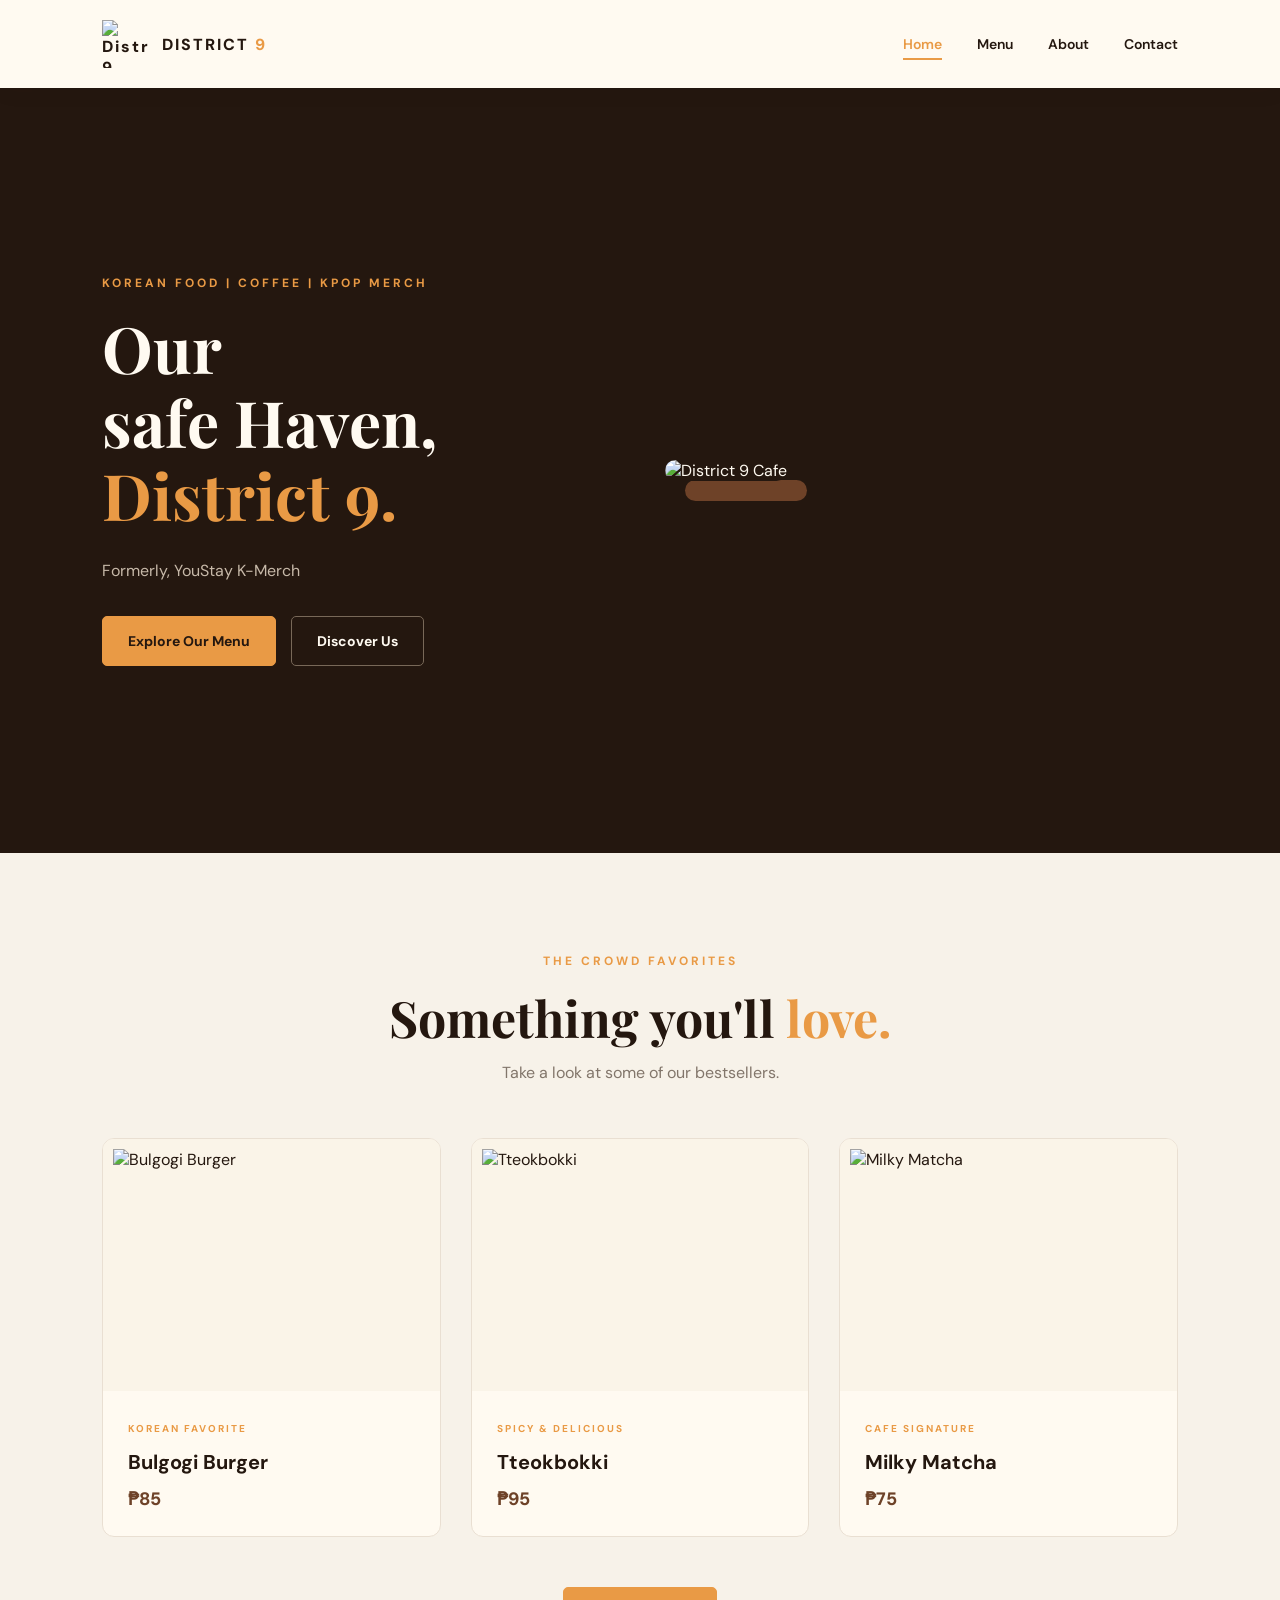
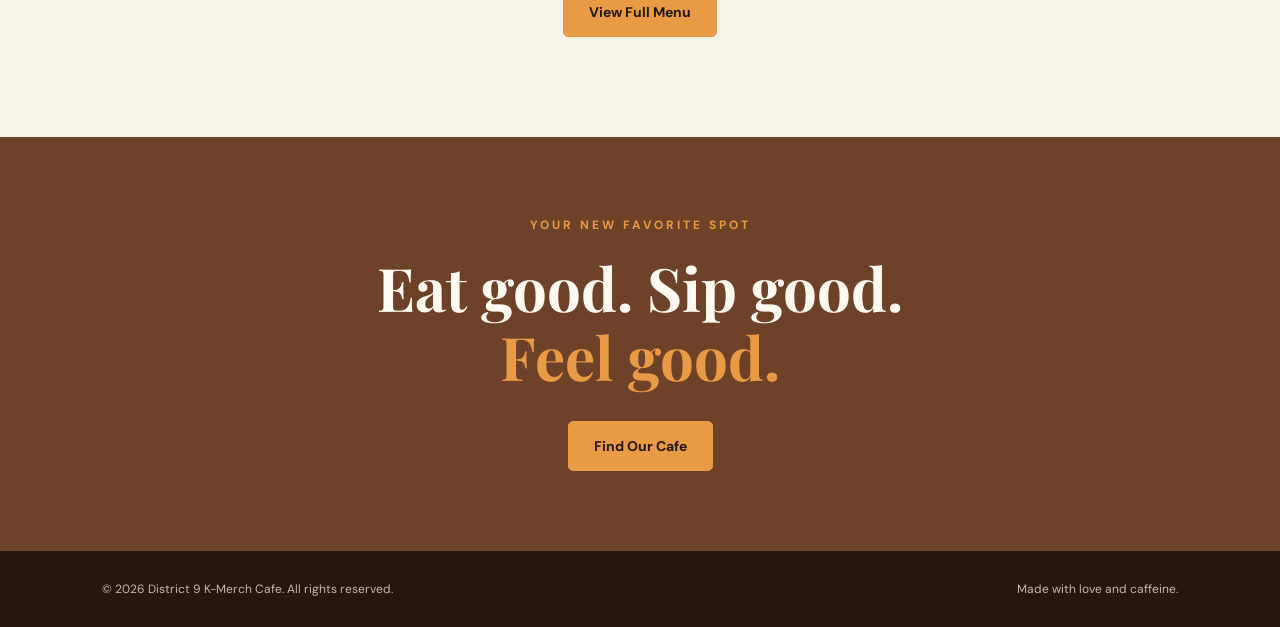
==== index.html @ ecf8b525 "Add files via upload" ====
<!DOCTYPE html>
<html lang="en">
<head>
    <meta charset="UTF-8">
    <meta name="viewport" content="width=device-width, initial-scale=1.0">
    <title>District 9 K-Merch Cafe</title>
    <link rel="stylesheet" href="styles.css">
</head>
<body>
<header>
    <a href="index.html" class="logo">
        <img src="c:\Users\Admin\Downloads\logo.jpg" alt="District 9 Logo">
        <span>DISTRICT <span class="highlight">9</span></span>
    </a>
    <nav>
        <a href="index.html" class="active">Home</a>
        <a href="menu.html">Menu</a>
        <a href="about.html">About</a>
        <a href="contact.html">Contact</a>
    </nav>
</header>
<section class="hero">
    <div class="hero-content">
        <p class="tag">KOREAN FOOD | COFFEE | KPOP MERCH</p>
        <h1>Our<br>safe Haven, <span class="highlight">District 9.</span></h1>
        <p>Formerly, YouStay K-Merch</p>
        <div class="hero-buttons">
            <a href="menu.html" class="btn">Explore Our Menu</a>
            <a href="about.html" class="btn-outline">Discover Us</a>
        </div>
    </div>
    <div class="hero-image">
        <img src="c:\Users\Admin\Downloads\logo.jpg" alt="District 9 Cafe">
    </div>
</section>
<section class="section">
    <div class="section-heading">
        <p class="tag">THE CROWD FAVORITES</p>
        <h2>Something you'll <span class="highlight">love.</span></h2>
        <p>Take a look at some of our bestsellers.</p>
    </div>
    <div class="product-grid">
        <div class="product-card reveal">
            <img src="c:\Users\Admin\Downloads\bulgogi burger.jpg" alt="Bulgogi Burger">
            <div class="product-info">
                <span class="category">KOREAN FAVORITE</span>
                <h3>Bulgogi Burger</h3>
                <p>₱85</p>
            </div>
        </div>
        <div class="product-card reveal">
            <img src="c:\Users\Admin\Downloads\tteokbokki.jpg" alt="Tteokbokki">
            <div class="product-info">
                <span class="category">SPICY & DELICIOUS</span>
                <h3>Tteokbokki</h3>
            <p>₱95</p>
            </div>
        </div>
        <div class="product-card reveal">
            <img src="c:\Users\Admin\Downloads\milky matcha.jpg" alt="Milky Matcha">
            <div class="product-info">
                <span class="category">CAFE SIGNATURE</span>
                <h3>Milky Matcha</h3>
                <p>₱75</p>
            </div>
        </div>
    </div>
    <div class="center">
        <a href="menu.html" class="btn">View Full Menu</a>
    </div>
</section>
<section class="promo">
    <div>
        <p class="tag">YOUR NEW FAVORITE SPOT</p>
        <h2>Eat good. Sip good.<br><span class="highlight">Feel good.</span></h2>
        <a href="contact.html" class="btn">Find Our Cafe</a>
    </div>
</section>
<footer>
    <p>© 2026 District 9 K-Merch Cafe. All rights reserved.</p>
    <p>Made with love and caffeine.</p>
</footer>
<script src="script.js"></script>
</body>
</html>
---- styles.css ----
@import url('https://fonts.googleapis.com/css2?family=DM+Sans:wght@400;500;600;700&family=Playfair+Display:wght@600;700;800&display=swap');

:root {
    --bg: #f7f2e9;
    --dark: #24170f;
    --brown: #6e4228;
    --orange: #e99a45;
    --cream: #fffaf1;
    --gray: #82766b;
}

* {
    margin: 0;
    padding: 0;
    box-sizing: border-box;
    scroll-behavior: smooth;
}

body {
    background: var(--bg);
    color: var(--dark);
    font-family: 'DM Sans', sans-serif;
    overflow-x: hidden;
    opacity: 0;
    animation: pageEnter 0.7s ease forwards;
}

@keyframes pageEnter {
    to {
        opacity: 1;
    }
}

body.fade-out {
    opacity: 0;
    transition: opacity 0.35s ease;
}

.loader {
    position: fixed;
    inset: 0;
    background: var(--dark);
    z-index: 9999;
    display: flex;
    justify-content: center;
    align-items: center;
    animation: loaderOut 0.7s ease 0.4s forwards;
}

.loader-logo {
    color: var(--orange);
    font-family: 'Playfair Display', serif;
    font-size: 70px;
    font-weight: 800;
    animation: pulse 0.8s infinite alternate;
}

@keyframes pulse {
    to {
        transform: scale(1.1);
        opacity: 0.6;
    }
}

@keyframes loaderOut {
    to {
        opacity: 0;
        visibility: hidden;
    }
}

/* HEADER */

header {
    width: 100%;
    padding: 20px 8%;
    display: flex;
    justify-content: space-between;
    align-items: center;
    background: var(--cream);
    position: sticky;
    top: 0;
    z-index: 1000;
    box-shadow: 0 4px 20px rgba(36, 23, 15, 0.05);
}

.logo {
    display: flex;
    align-items: center;
    gap: 12px;
    color: var(--dark);
    text-decoration: none;
    font-weight: 800;
    letter-spacing: 2px;
}

.logo img {
    width: 48px;
    height: 48px;
    object-fit: contain;
}

.highlight {
    color: var(--orange);
}

nav {
    display: flex;
    align-items: center;
    gap: 35px;
}

nav a {
    text-decoration: none;
    color: var(--dark);
    font-weight: 600;
    font-size: 14px;
    position: relative;
    transition: 0.3s;
}

nav a::after {
    content: "";
    position: absolute;
    bottom: -7px;
    left: 0;
    width: 0;
    height: 2px;
    background: var(--orange);
    transition: 0.3s;
}

nav a:hover,
nav a.active {
    color: var(--orange);
}

nav a:hover::after,
nav a.active::after {
    width: 100%;
}

/* HERO */

.hero {
    min-height: 85vh;
    padding: 70px 8%;
    display: grid;
    grid-template-columns: 1fr 1fr;
    align-items: center;
    gap: 50px;
    background: var(--dark);
    color: var(--cream);
    overflow: hidden;
}

.hero-content {
    animation: slideRight 0.9s ease;
}

.tag {
    color: var(--orange);
    letter-spacing: 3px;
    font-size: 12px;
    font-weight: 700;
    margin-bottom: 20px;
}

h1, h2 {
    font-family: 'Playfair Display', serif;
    line-height: 1.15;
}

.hero h1 {
    font-size: clamp(42px, 5vw, 75px);
    margin-bottom: 25px;
}

.hero-content > p:not(.tag) {
    color: #c7b9a9;
    line-height: 1.8;
    margin-bottom: 30px;
}

.hero-buttons {
    display: flex;
    flex-wrap: wrap;
    gap: 15px;
}

.btn,
.btn-outline {
    display: inline-block;
    text-decoration: none;
    padding: 15px 25px;
    font-weight: 700;
    font-size: 14px;
    border-radius: 5px;
    transition: 0.3s;
}

.btn {
    color: var(--dark);
    background: var(--orange);
    border: 1px solid var(--orange);
}

.btn:hover {
    background: #ffc477;
    transform: translateY(-4px);
    box-shadow: 0 10px 25px rgba(233, 154, 69, 0.2);
}

.btn-outline {
    color: var(--cream);
    border: 1px solid #786858;
}

.btn-outline:hover {
    border-color: var(--orange);
    color: var(--orange);
    transform: translateY(-4px);
}

.hero-image {
    position: relative;
    animation: slideLeft 1s ease;
}

.hero-image > img {
    width: 100%;
    height: 450px;
    object-fit: cover;
    border-radius: 15px;
    box-shadow: 20px 20px 0 var(--brown);
}

.floating-card {
    position: absolute;
    bottom: -25px;
    left: -25px;
    background: var(--cream);
    color: var(--dark);
    display: flex;
    align-items: center;
    gap: 15px;
    padding: 20px;
    border-radius: 10px;
    box-shadow: 0 10px 30px rgba(0, 0, 0, 0.15);
}

.floating-card > span {
    font-size: 35px;
}

.floating-card p {
    color: var(--gray);
    font-size: 12px;
    margin-top: 5px;
}

/* SECTIONS */

.section {
    padding: 100px 8%;
}

.section-heading {
    text-align: center;
    margin-bottom: 55px;
}

.section-heading h2 {
    font-size: clamp(30px, 4vw, 50px);
    margin-bottom: 15px;
}

.section-heading > p:last-child {
    color: var(--gray);
}

/* PRODUCT CARDS */

.product-grid {
    display: grid;
    grid-template-columns: repeat(3, 1fr);
    gap: 30px;
}

.product-card {
    background: var(--cream);
    border-radius: 12px;
    overflow: hidden;
    border: 1px solid #e9dfd2;
    transition: 0.35s;
}

.product-card:hover {
    transform: translateY(-10px);
    box-shadow: 0 20px 35px rgba(36, 23, 15, 0.12);
}

.product-card img {
    width: 100%;
    aspect-ratio: 4 / 3;
    height: auto;
    object-fit: contain;
    object-position: center;
    display: block;
    background-color: #faf4e8;
    padding: 10px;
    box-sizing: border-box;
    border-radius: 0;
}

.product-card:hover img {
    transform: scale(1.04);
}

.product-info {
    padding: 25px;
}

.category {
    color: var(--orange);
    font-size: 10px;
    font-weight: 700;
    letter-spacing: 2px;
}

.product-info h3 {
    margin: 12px 0;
    font-size: 20px;
}

.product-info p {
    color: var(--brown);
    font-weight: 800;
    font-size: 18px;
}

.center {
    text-align: center;
    margin-top: 50px;
}

/* PROMO */

.promo {
    padding: 80px 8%;
    background: var(--brown);
    color: var(--cream);
    text-align: center;
}

.promo h2 {
    font-size: clamp(35px, 5vw, 60px);
    margin-bottom: 30px;
}

/* PAGE BANNER */

.page-banner {
    padding: 100px 8%;
    text-align: center;
    background: var(--dark);
    color: var(--cream);
}

.page-banner h1 {
    font-size: clamp(40px, 6vw, 70px);
    margin-bottom: 20px;
}

.page-banner > p:last-child {
    color: #c7b9a9;
    line-height: 1.8;
}

/* ABOUT */

.about-section {
    padding: 100px 8%;
    display: grid;
    grid-template-columns: 1fr 1fr;
    align-items: center;
    gap: 70px;
}

.about-image img {
    width: 100%;
    height: 450px;
    object-fit: cover;
    border-radius: 12px;
}

.about-content h2 {
    font-size: 45px;
    margin-bottom: 25px;
}

.about-content > p:not(.tag) {
    color: var(--gray);
    line-height: 1.9;
    margin-bottom: 20px;
}

.values {
    padding: 0 8% 100px;
    display: grid;
    grid-template-columns: repeat(3, 1fr);
    gap: 25px;
}

.value-card {
    background: var(--cream);
    padding: 35px;
    border-radius: 10px;
    border: 1px solid #e9dfd2;
    transition: 0.3s;
}

.value-card:hover {
    transform: translateY(-8px);
    border-color: var(--orange);
}

.value-card > span {
    font-size: 30px;
}

.value-card h3 {
    margin: 20px 0 12px;
}

.value-card p {
    color: var(--gray);
    line-height: 1.8;
}

/* CONTACT */

.contact-section {
    padding: 80px 8%;
}

.contact-info {
    display: grid;
    grid-template-columns: repeat(3, 1fr);
    gap: 25px;
    margin-bottom: 70px;
}

.contact-card {
    background: var(--cream);
    border: 1px solid #e9dfd2;
    padding: 30px;
    border-radius: 10px;
    transition: 0.3s;
}

.contact-card:hover {
    transform: translateY(-5px);
    box-shadow: 0 10px 25px rgba(36, 23, 15, 0.08);
}

.contact-icon {
    font-size: 30px;
}

.contact-card h3 {
    margin: 18px 0 12px;
}

.contact-card p {
    color: var(--gray);
    line-height: 1.8;
    font-size: 14px;
}

.map-container {
    background: var(--cream);
    padding: 30px;
    border-radius: 12px;
    border: 1px solid #e9dfd2;
}

.map-heading {
    margin-bottom: 25px;
}

.map-heading h2 {
    font-size: 35px;
    margin-bottom: 10px;
}

.map-heading p {
    color: var(--gray);
}

.map-container iframe {
    border-radius: 10px;
    margin-bottom: 25px;
}

/* FOOTER */

footer {
    background: var(--dark);
    color: #c7b9a9;
    padding: 30px 8%;
    display: flex;
    justify-content: space-between;
    gap: 20px;
    flex-wrap: wrap;
    font-size: 12px;
}

/* SCROLL ANIMATION */

.reveal {
    opacity: 0;
    transform: translateY(35px);
    transition: 0.8s ease;
}

.reveal.show {
    opacity: 1;
    transform: translateY(0);
}

@keyframes slideRight {
    from {
        opacity: 0;
        transform: translateX(-40px);
    }
    to {
        opacity: 1;
        transform: translateX(0);
    }
}

@keyframes slideLeft {
    from {
        opacity: 0;
        transform: translateX(40px);
    }
    to {
        opacity: 1;
        transform: translateX(0);
    }
}

/* RESPONSIVE */

@media (max-width: 900px) {
    .hero {
        grid-template-columns: 1fr;
        padding-top: 70px;
    }

    .hero-image {
        margin: 20px;
    }

    .about-section {
        grid-template-columns: 1fr;
    }

    .product-grid {
        grid-template-columns: repeat(2, 1fr);
    }

    .values {
        grid-template-columns: 1fr;
    }

    .contact-info {
        grid-template-columns: 1fr;
    }
}

@media (max-width: 600px) {
    header {
        flex-direction: column;
        gap: 20px;
        padding: 15px;
    }

    nav {
        gap: 20px;
        flex-wrap: wrap;
        justify-content: center;
    }

    nav a {
        font-size: 12px;
    }

    .hero {
        padding: 50px 6%;
    }

    .hero-image > img {
        height: 280px;
    }

    .floating-card {
        left: -10px;
        bottom: -20px;
        padding: 12px;
    }

    .section,
    .about-section,
    .contact-section {
        padding: 60px 6%;
    }

    .product-grid {
        grid-template-columns: 1fr;
    }

   .product-card img {
    width: 100%;
    height: 250px;
    object-fit: contain;
    object-position: center;
    display: block;
    background-color: #faf4e8;
    padding: 15px;
    box-sizing: border-box;
    border-radius: 0;
    transition: 0.35s;
}

    .page-banner {
        padding: 70px 6%;
    }

    .about-image img {
        height: 300px;
    }

    .about-content h2 {
        font-size: 35px;
    }

    .map-container {
        padding: 15px;
    }

    .map-container iframe {
        height: 300px;
    }

    footer {
        text-align: center;
        flex-direction: column;
    }
}

.contact-form-section {
    padding: 100px 8%;
    background: var(--bg);
}

.contact-form {
    max-width: 700px;
    margin: 50px auto 0;
    padding: 40px;
    background: var(--cream);
    border: 1px solid #e9dfd2;
    border-radius: 12px;
}

.form-group {
    display: flex;
    flex-direction: column;
    margin-bottom: 25px;
}

.form-group label {
    margin-bottom: 10px;
    color: var(--dark);
    font-weight: 700;
    font-size: 14px;
}

.form-group input,
.form-group textarea {
    width: 100%;
    padding: 15px;
    border: 1px solid #d8c8b6;
    border-radius: 6px;
    background: #fffaf1;
    font-family: inherit;
    font-size: 14px;
    box-sizing: border-box;
    outline: none;
}

.form-group input:focus,
.form-group textarea:focus {
    border-color: var(--brown);
}

.form-group textarea {
    resize: vertical;
}

.submit-btn {
    width: 100%;
    padding: 16px;
    background: var(--brown);
    color: white;
    border: none;
    border-radius: 6px;
    font-size: 14px;
    font-weight: 700;
    cursor: pointer;
    transition: 0.3s;
}

.submit-btn:hover {
    background: var(--orange);
    transform: translateY(-3px);
}

#formMessage {
    text-align: center;
    margin-top: 20px;
    color: var(--brown);
    font-weight: 700;
}

@media (max-width: 600px) {
    .contact-form {
        padding: 25px;
    }

    .contact-form-section {
        padding: 60px 5%;
    }
}
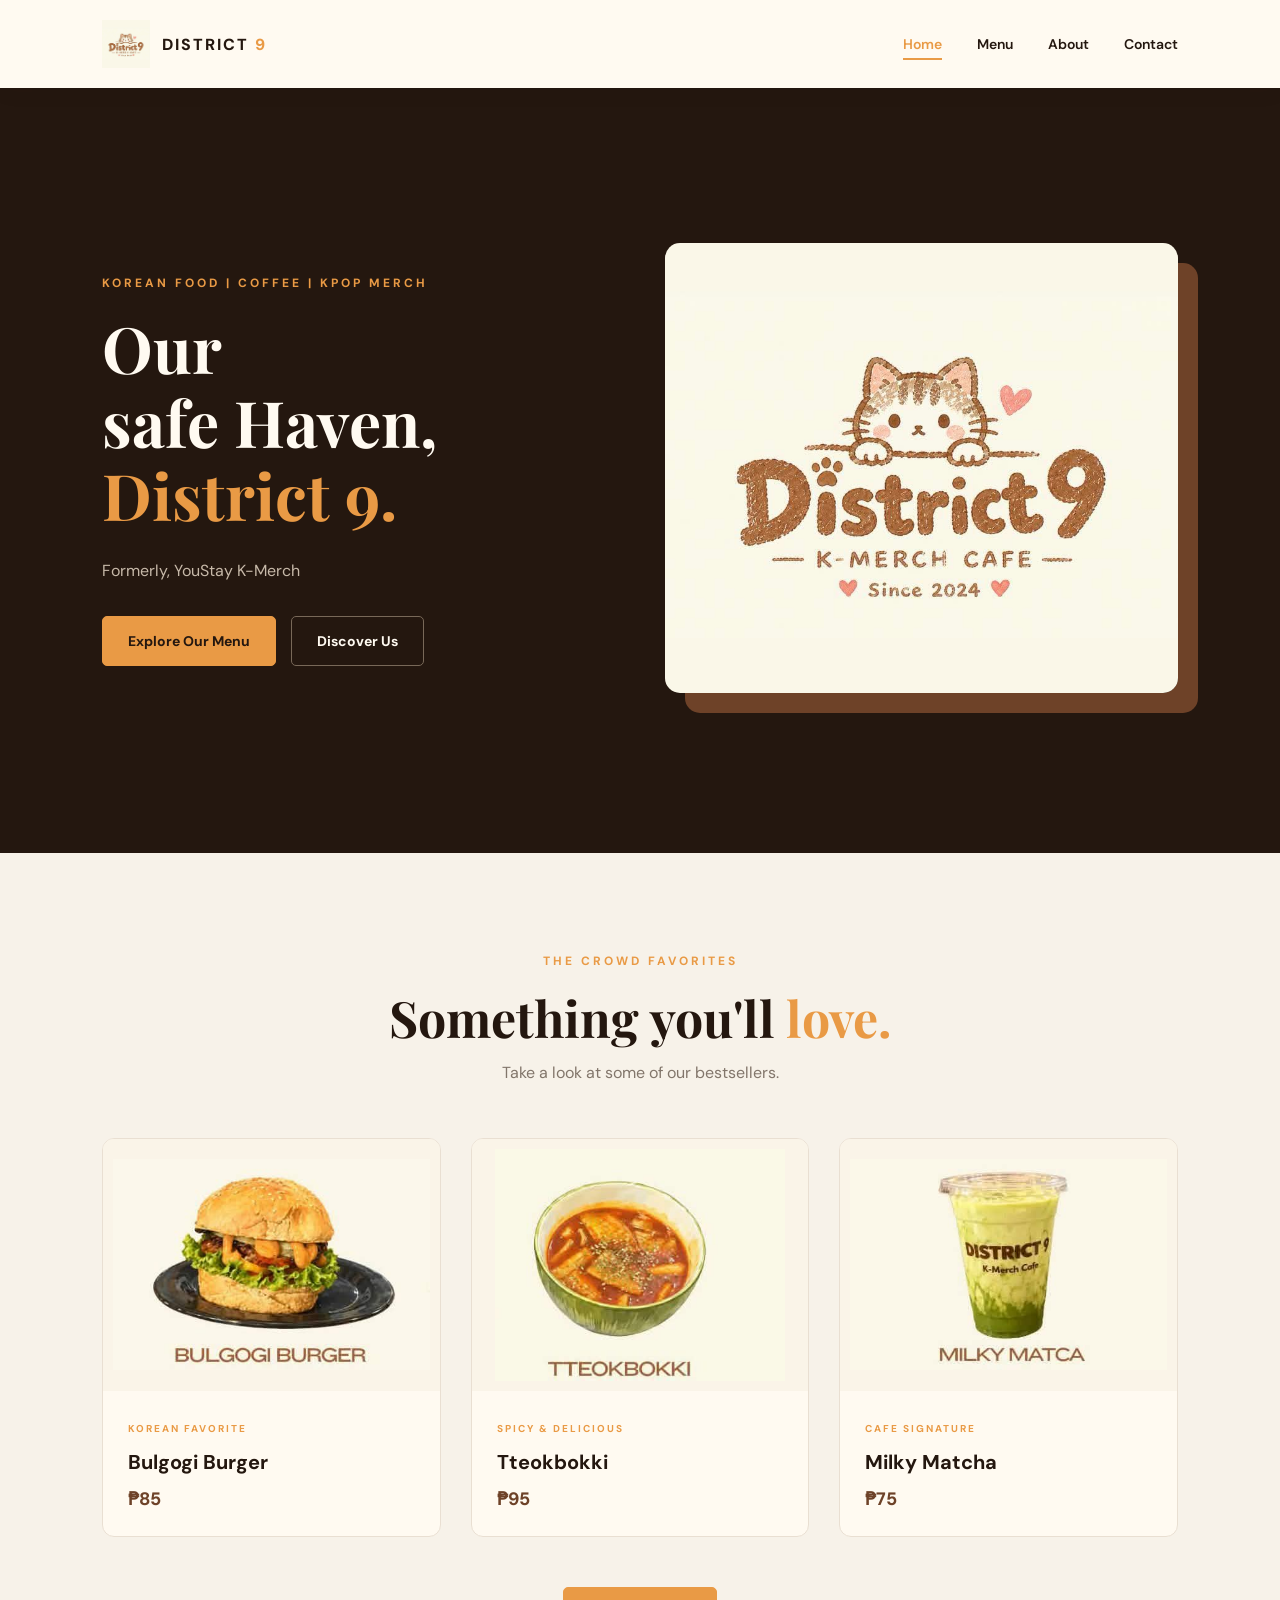
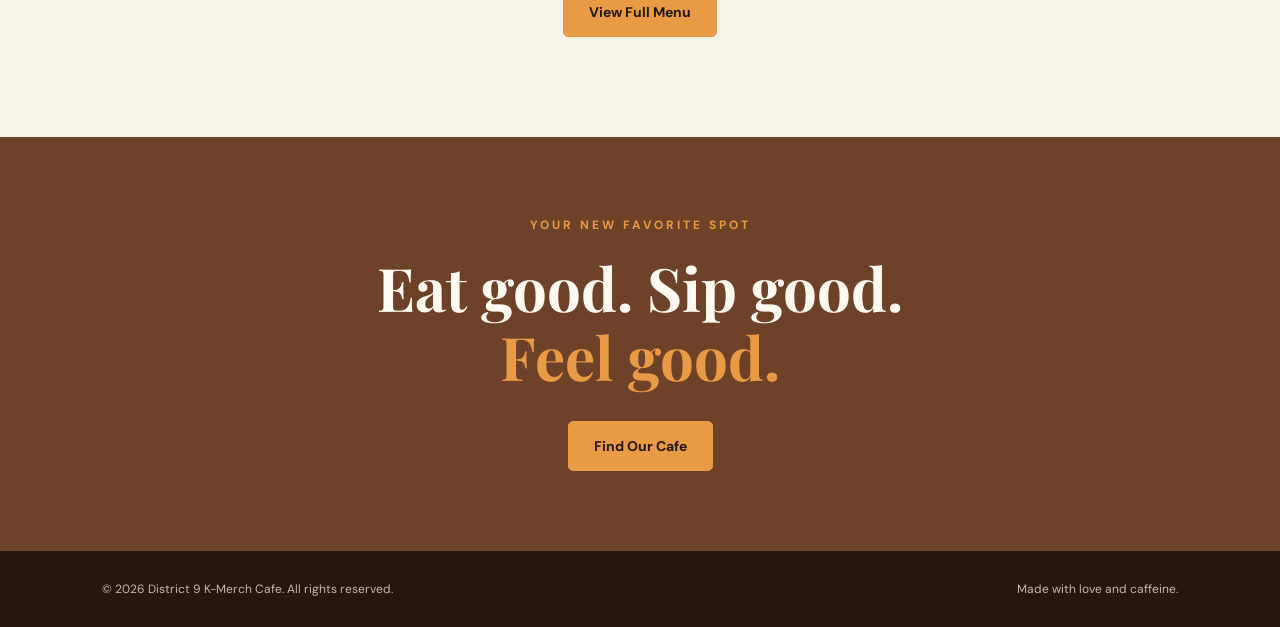
==== commit e0285a43: "Add files via upload" ====
--- a/index.html
+++ b/index.html
@@ -9,7 +9,7 @@
 <body>
 <header>
     <a href="index.html" class="logo">
-        <img src="c:\Users\Admin\Downloads\logo.jpg" alt="District 9 Logo">
+        <img src=" logo.jpg" alt="District 9 Logo">
         <span>DISTRICT <span class="highlight">9</span></span>
     </a>
     <nav>
@@ -30,7 +30,7 @@
         </div>
     </div>
     <div class="hero-image">
-        <img src="c:\Users\Admin\Downloads\logo.jpg" alt="District 9 Cafe">
+        <img src=" logo.jpg" alt="District 9 Cafe">
     </div>
 </section>
 <section class="section">
@@ -41,7 +41,7 @@
     </div>
     <div class="product-grid">
         <div class="product-card reveal">
-            <img src="c:\Users\Admin\Downloads\bulgogi burger.jpg" alt="Bulgogi Burger">
+            <img src=" bulgogi burger.jpg" alt="Bulgogi Burger">
             <div class="product-info">
                 <span class="category">KOREAN FAVORITE</span>
                 <h3>Bulgogi Burger</h3>
@@ -49,7 +49,7 @@
             </div>
         </div>
         <div class="product-card reveal">
-            <img src="c:\Users\Admin\Downloads\tteokbokki.jpg" alt="Tteokbokki">
+            <img src=" tteokbokki.jpg" alt="Tteokbokki">
             <div class="product-info">
                 <span class="category">SPICY & DELICIOUS</span>
                 <h3>Tteokbokki</h3>
@@ -57,7 +57,7 @@
             </div>
         </div>
         <div class="product-card reveal">
-            <img src="c:\Users\Admin\Downloads\milky matcha.jpg" alt="Milky Matcha">
+            <img src=" milky matcha.jpg" alt="Milky Matcha">
             <div class="product-info">
                 <span class="category">CAFE SIGNATURE</span>
                 <h3>Milky Matcha</h3>
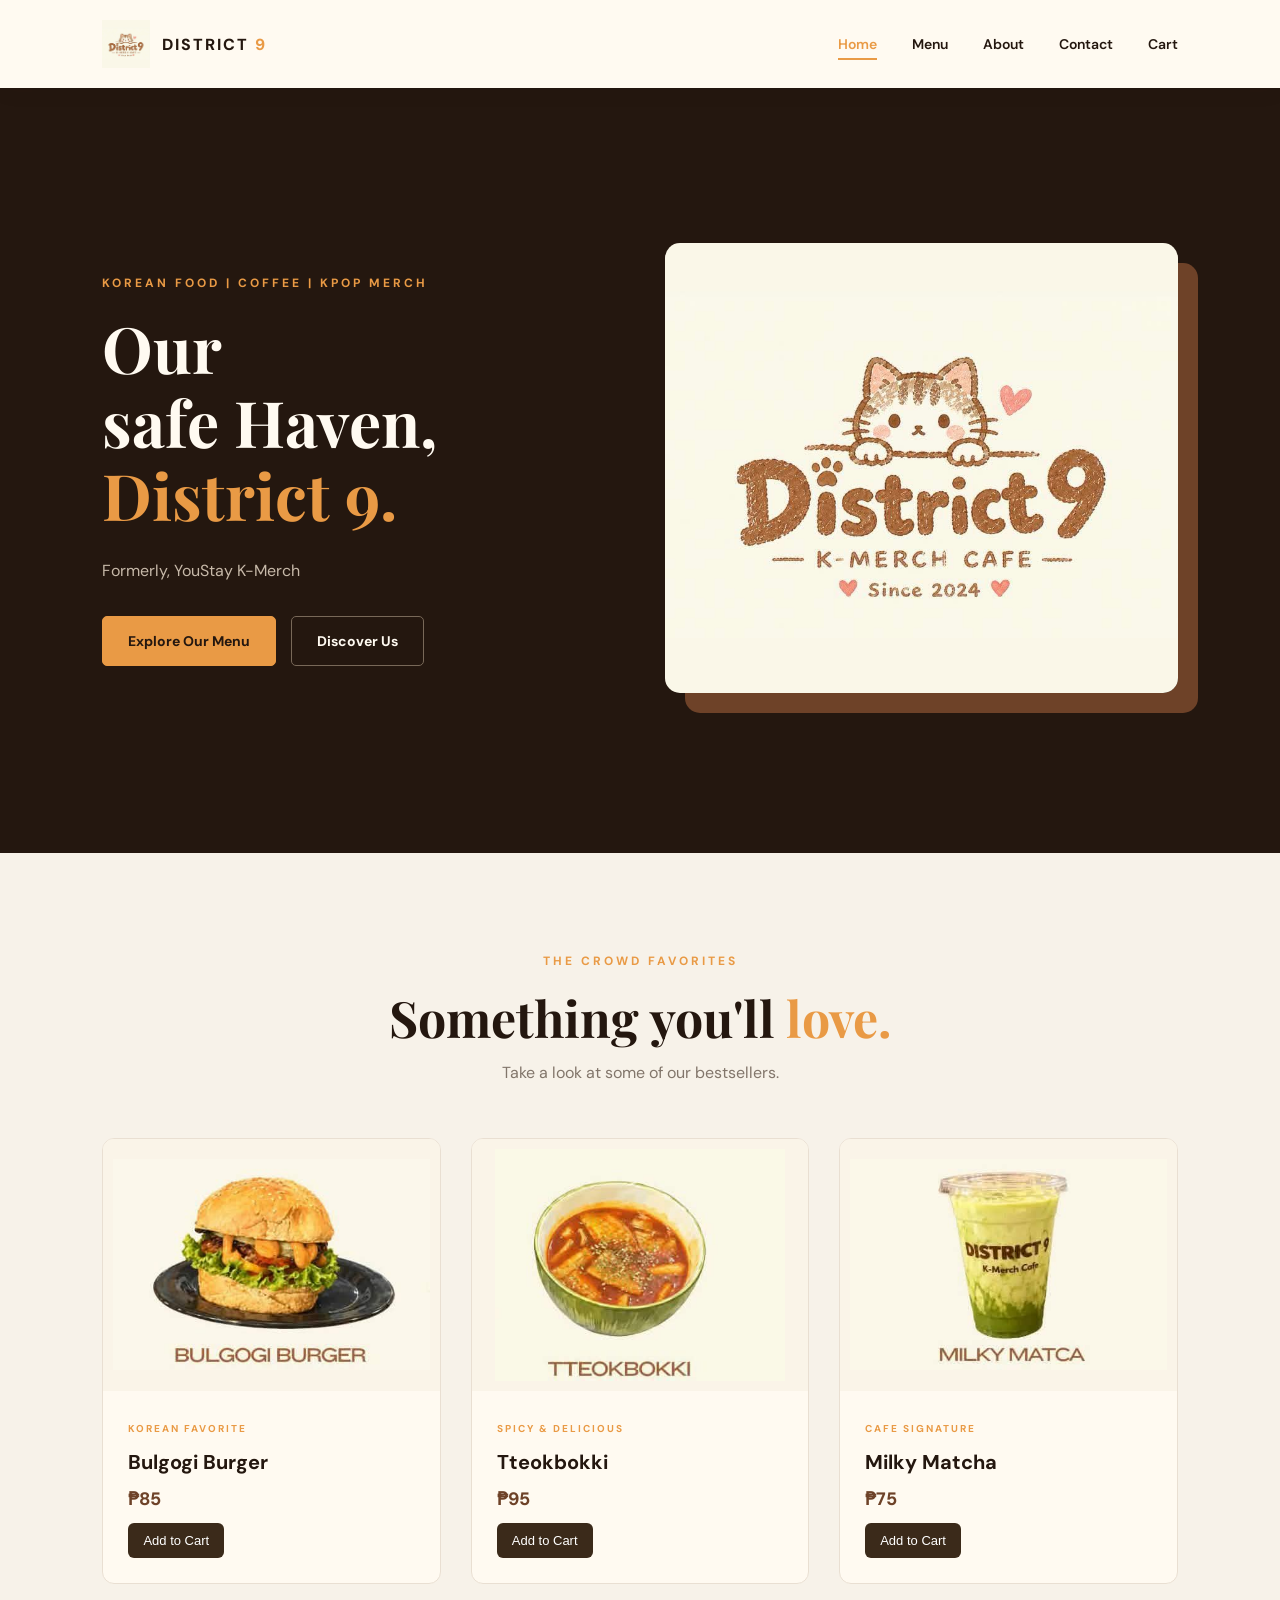
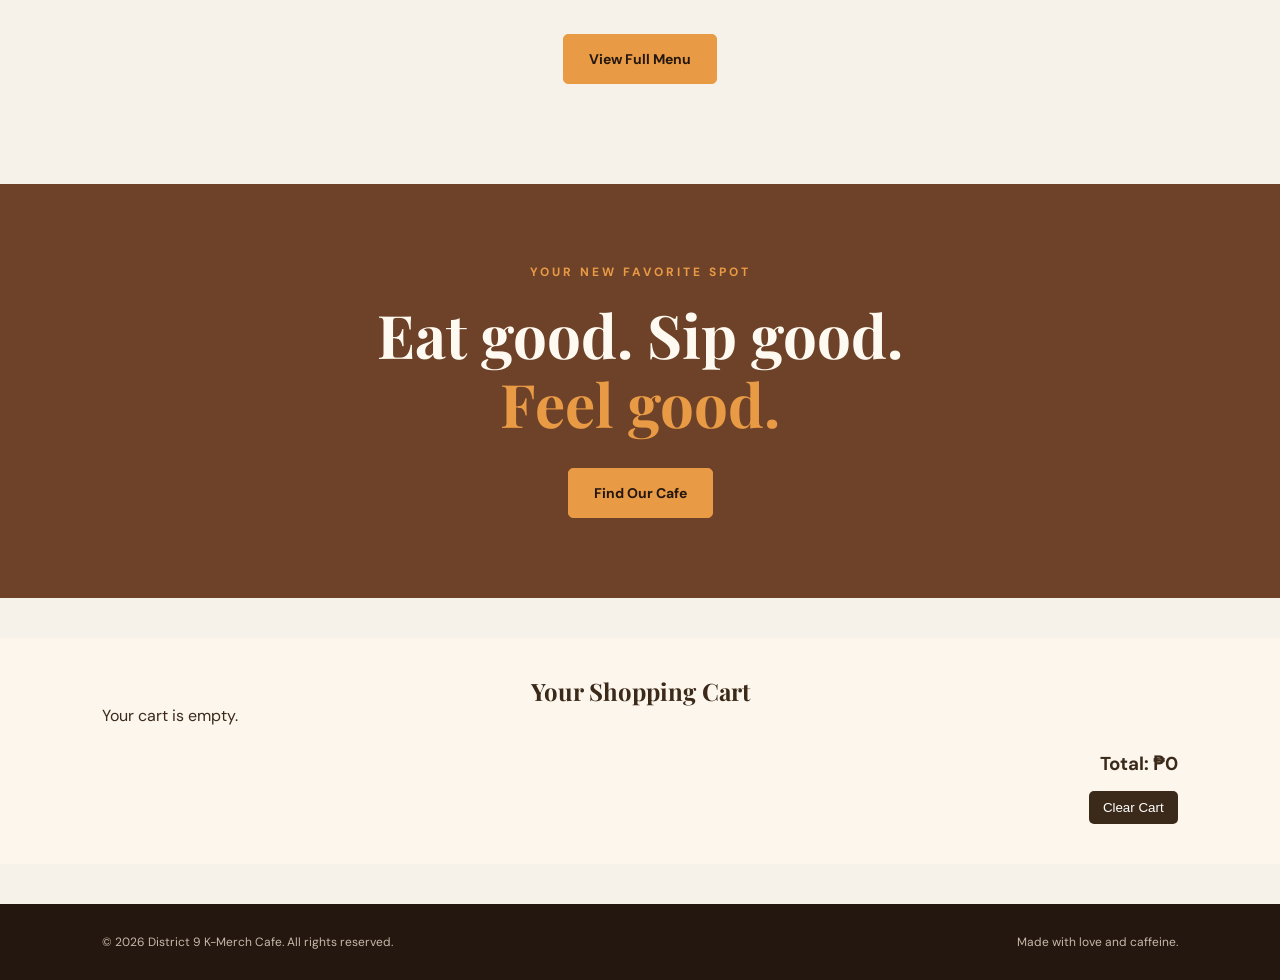
==== commit 0fb6e240: "Add files via upload" ====
--- a/index.html
+++ b/index.html
@@ -17,6 +17,7 @@
         <a href="menu.html">Menu</a>
         <a href="about.html">About</a>
         <a href="contact.html">Contact</a>
+        <a href="#cart">Cart</a>
     </nav>
 </header>
 <section class="hero">
@@ -76,10 +77,21 @@
         <a href="contact.html" class="btn">Find Our Cafe</a>
     </div>
 </section>
+<section class="cart-section" id="cart">
+    <h2>Your Shopping Cart</h2>
+    <div id="cart-items">
+        <p>Your cart is empty.</p>
+    </div>
+    <div class="cart-total">
+        <h3>Total: ₱<span id="cart-total">0</span></h3>
+        <button id="clear-cart">Clear Cart</button>
+    </div>
+</section>
 <footer>
     <p>© 2026 District 9 K-Merch Cafe. All rights reserved.</p>
     <p>Made with love and caffeine.</p>
 </footer>
 <script src="script.js"></script>
+<script src="cart.js"></script>
 </body>
 </html>
--- a/styles.css
+++ b/styles.css
@@ -742,4 +742,123 @@
     .contact-form-section {
         padding: 60px 5%;
     }
-}+}
+
+/* ADD TO CART BUTTONS */
+
+.cart-buttons {
+    display: flex;
+    flex-wrap: wrap;
+    gap: 8px;
+    margin-top: 12px;
+}
+
+.add-to-cart {
+    background: #3b2a1a;
+    color: white;
+    border: none;
+    padding: 10px 15px;
+    border-radius: 6px;
+    cursor: pointer;
+    transition: 0.3s;
+    font-size: 13px;
+}
+
+.add-to-cart:hover {
+    background: #6f4527;
+    transform: translateY(-2px);
+}
+
+.cart-section {
+    background: #fdf6ec;
+    color: #3b2a1a;
+    padding: 40px 8%;
+    margin: 40px auto;
+}
+
+.cart-section h2 {
+    text-align: center;
+}
+
+.cart-item {
+    display: flex;
+    justify-content: space-between;
+    align-items: center;
+    gap: 12px;
+    padding: 15px 0;
+    border-bottom: 1px solid #ddd;
+}
+
+.cart-item button,
+#clear-cart {
+    background: #3b2a1a;
+    color: white;
+    border: none;
+    padding: 9px 14px;
+    border-radius: 5px;
+    cursor: pointer;
+}
+
+.cart-total {
+    text-align: right;
+    margin-top: 25px;
+}
+
+.cart-total h3 {
+    margin-bottom: 15px;
+}
+
+.addons .add-to-cart,
+.center .add-to-cart {
+    margin-left: 10px;
+}
+
+@media (max-width: 600px) {
+    .cart-section {
+        padding: 25px 15px;
+    }
+
+    .cart-item {
+        flex-wrap: wrap;
+    }
+}
+
+.cart-controls {
+    display: flex;
+    align-items: center;
+    gap: 8px;
+    flex-wrap: wrap;
+}
+
+.cart-section button {
+    background: #3b2a1a;
+    color: white;
+    border: none;
+    padding: 10px 14px;
+    border-radius: 5px;
+    cursor: pointer;
+}
+
+.cart-section button:hover {
+    background: #6f4527;
+}
+
+.checkout-form {
+    background: white;
+    padding: 25px;
+    margin-top: 30px;
+    border-radius: 10px;
+}
+
+.checkout-form label {
+    display: block;
+    margin: 15px 0 7px;
+}
+
+.checkout-form input,
+.checkout-form select {
+    width: 100%;
+    padding: 12px;
+    border: 1px solid #ccc;
+    border-radius: 5px;
+}
